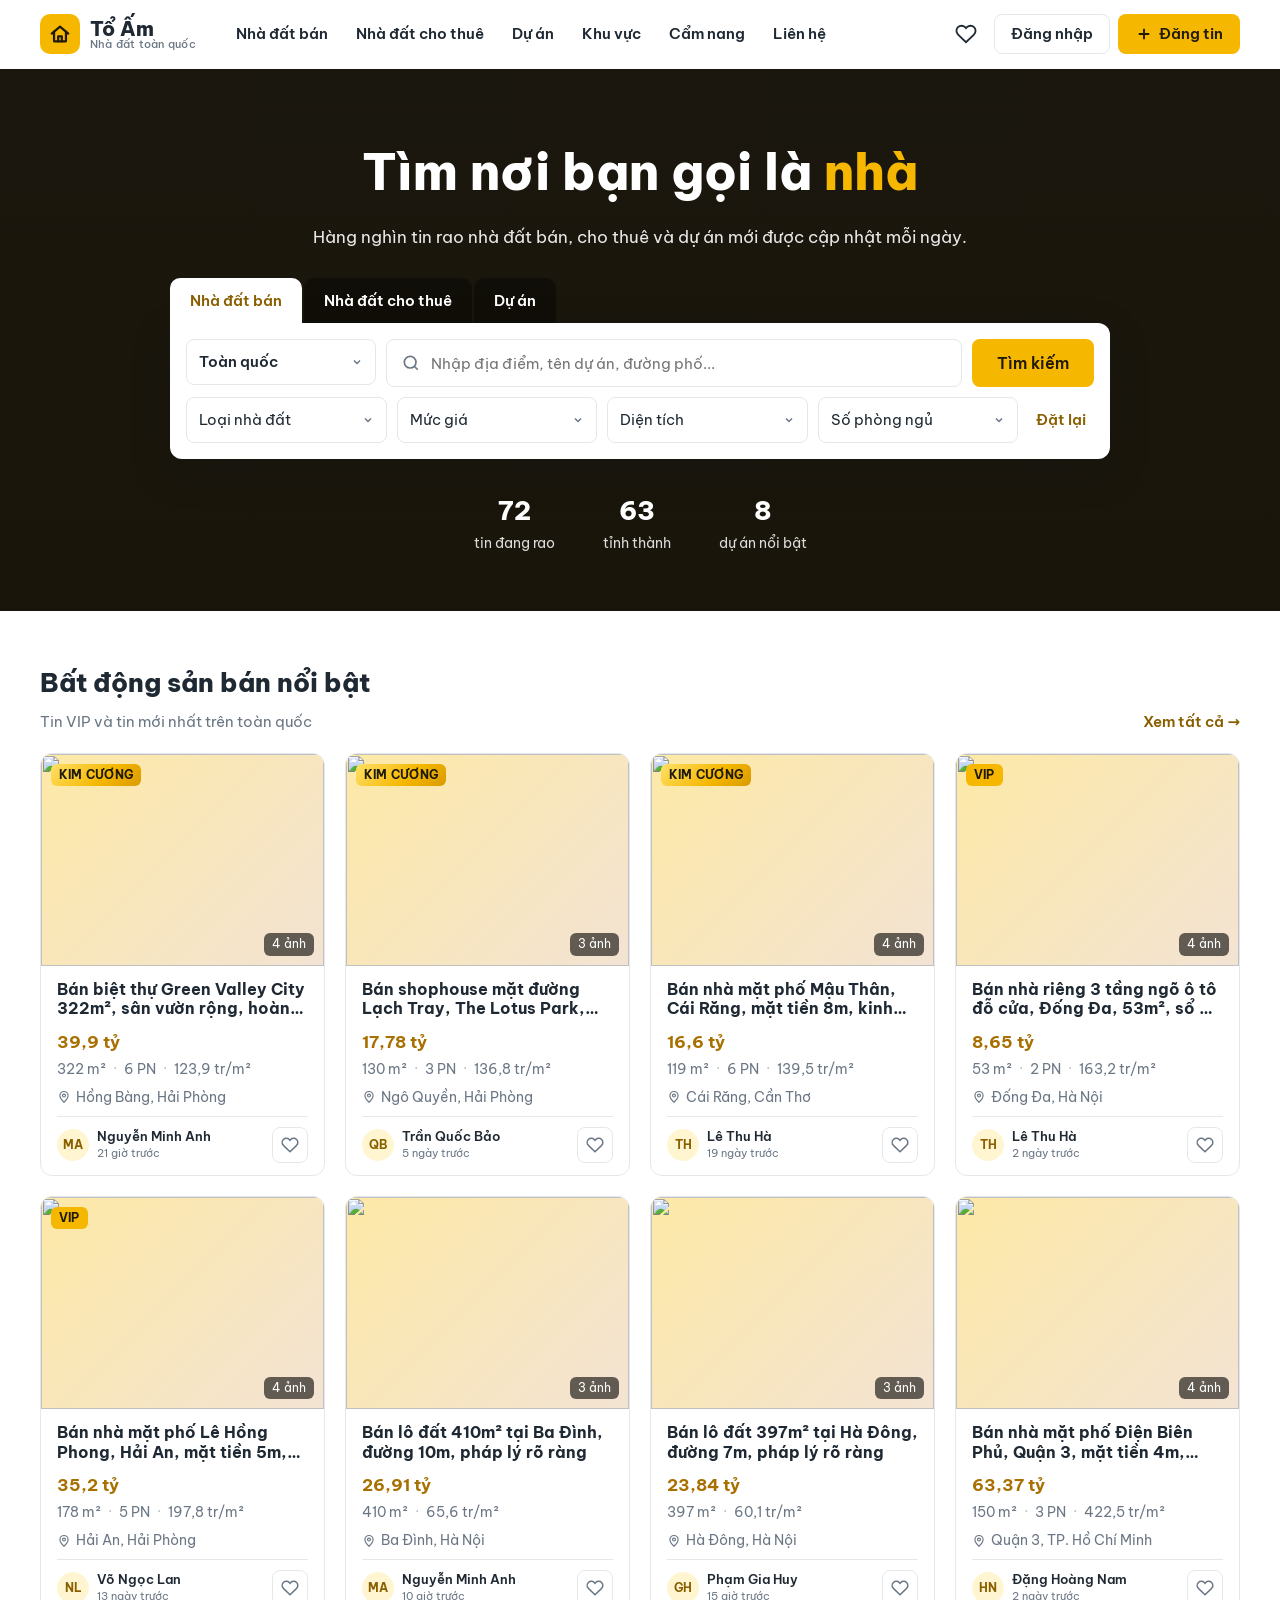
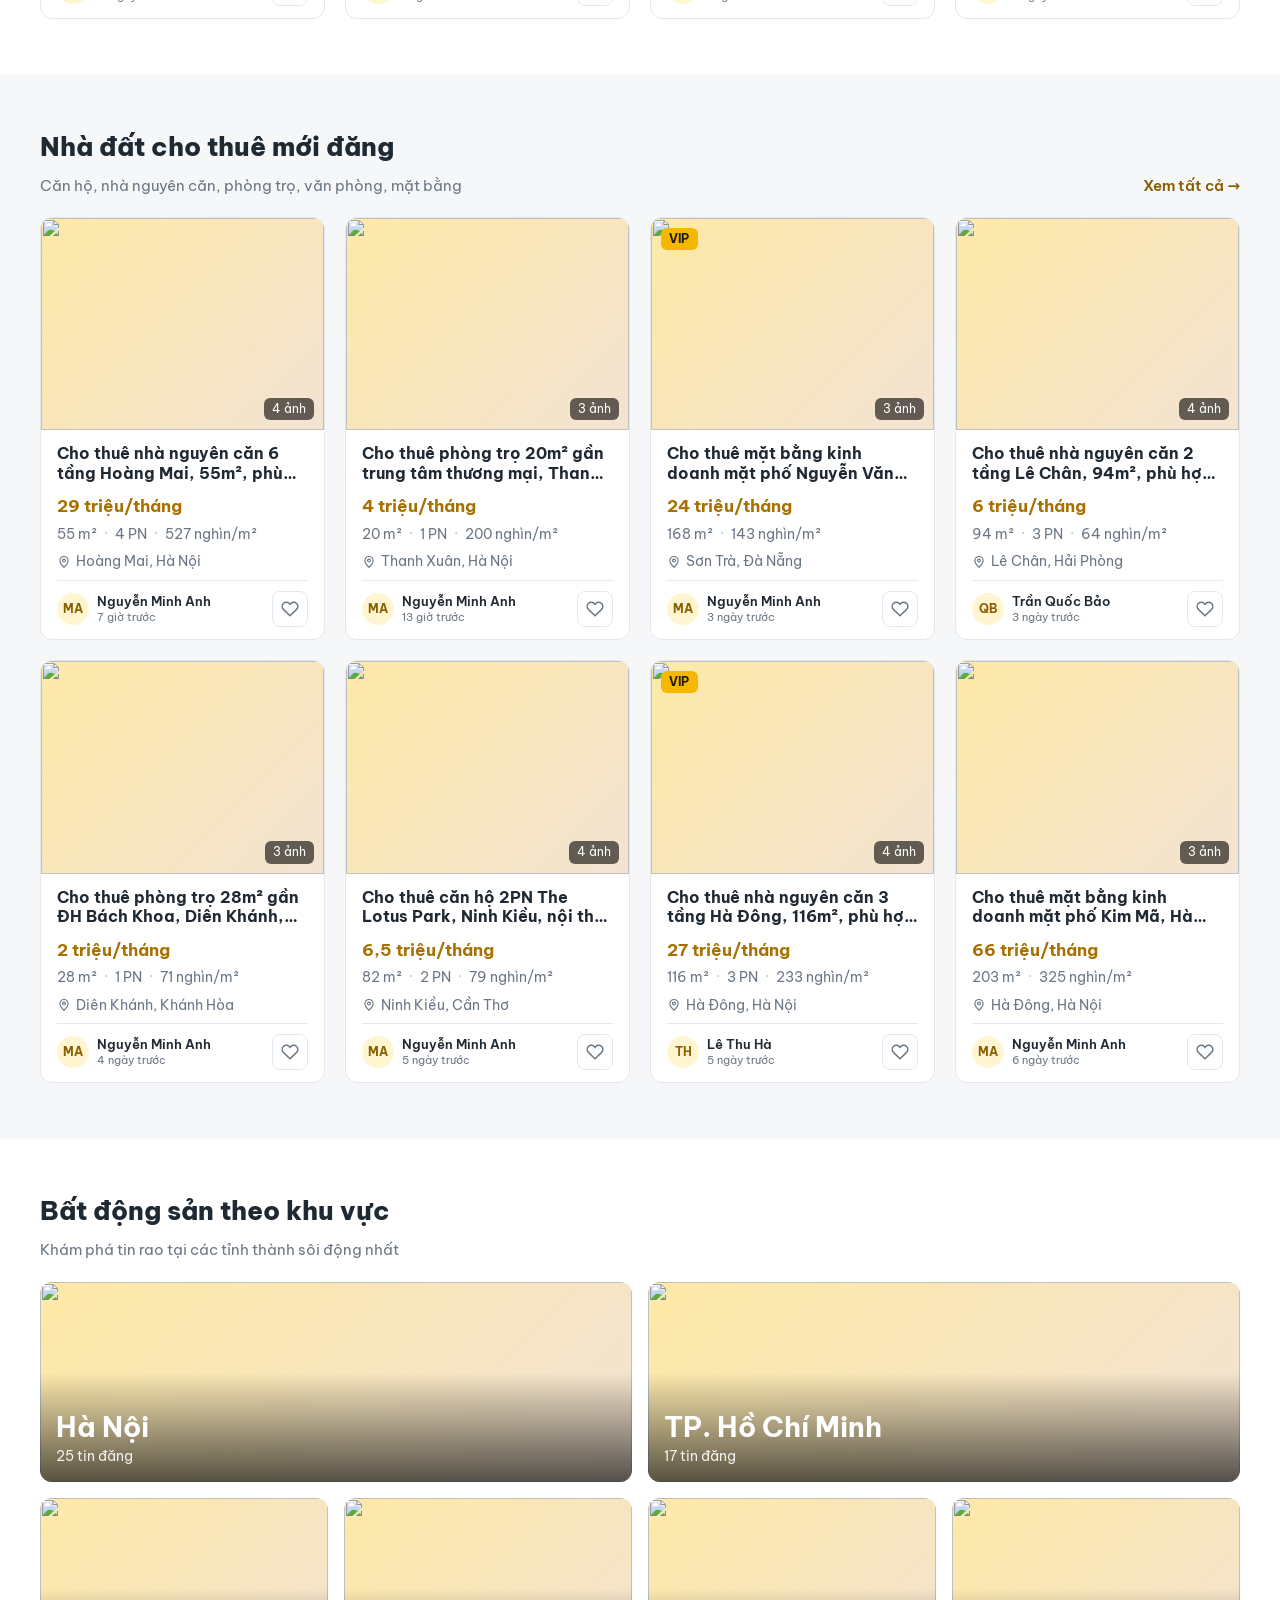
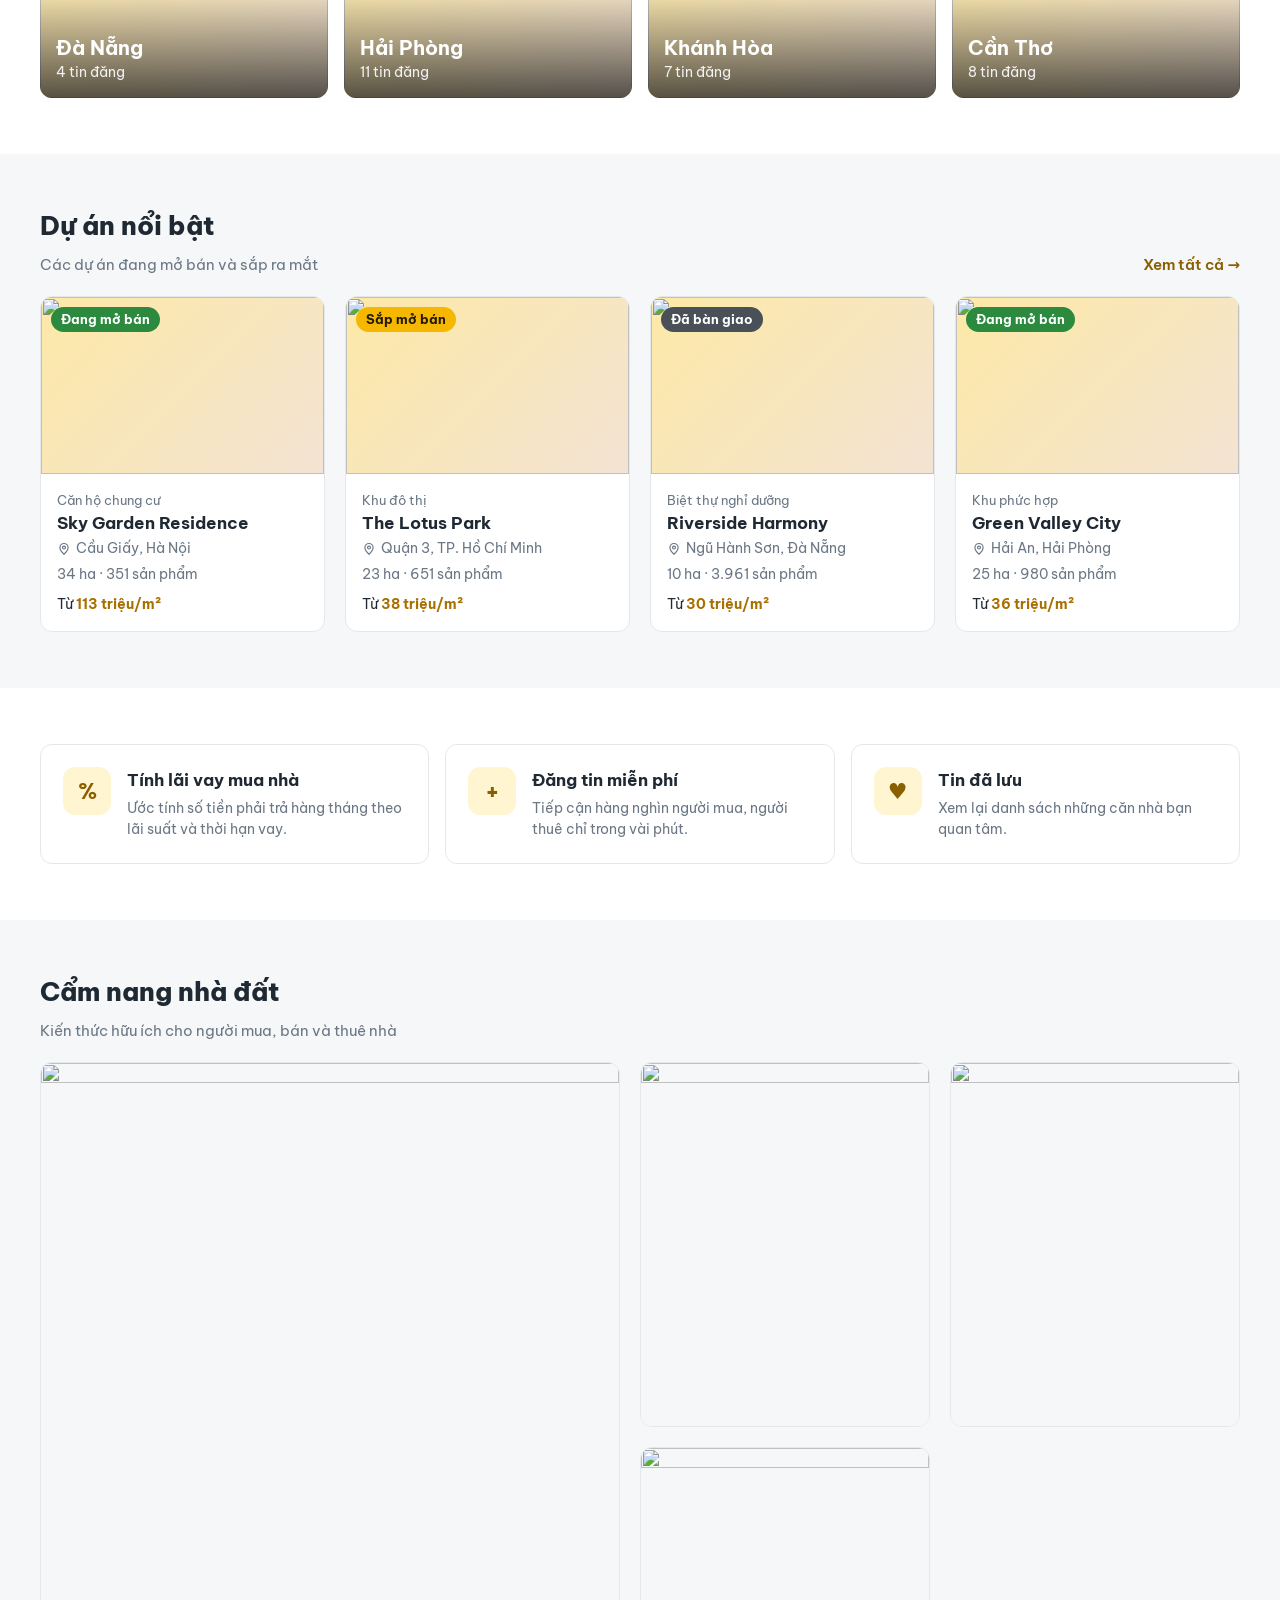
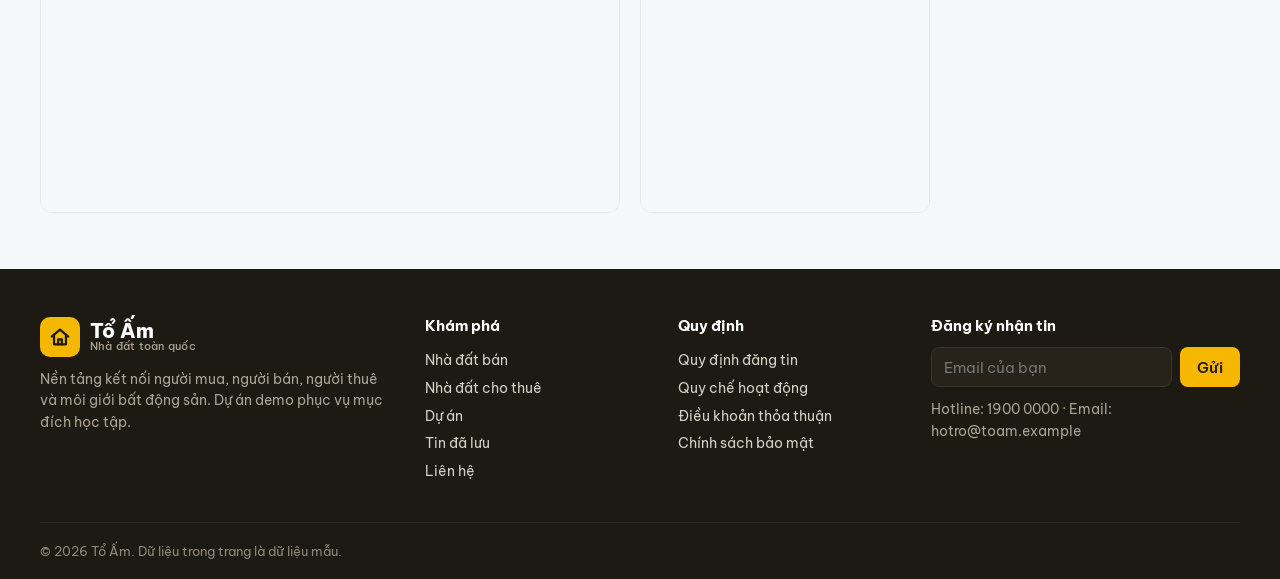
==== index.html @ 669cb00b "Thêm website bất động sản Tổ Ấm Co-Authored-By: Claude Opus 5.5 <noreply@anthropic.com>" ====
<!DOCTYPE html>
<html lang="vi">
<head>
  <meta charset="UTF-8" />
  <meta name="viewport" content="width=device-width, initial-scale=1.0" />
  <title>Tổ Ấm — Kênh mua bán, cho thuê nhà đất</title>
  <meta name="description" content="Tìm kiếm nhà đất bán, cho thuê, dự án bất động sản trên toàn quốc." />
  <link rel="preconnect" href="https://fonts.googleapis.com" />
  <link rel="preconnect" href="https://fonts.gstatic.com" crossorigin />
  <link href="https://fonts.googleapis.com/css2?family=Be+Vietnam+Pro:wght@400;500;600;700;800&display=swap" rel="stylesheet" />
  <link rel="stylesheet" href="css/style.css" />
</head>
<body data-page="home">
  <div id="header"></div>

  <!-- ============ HERO + TÌM KIẾM ============ -->
  <section class="hero">
    <div class="hero__bg"></div>
    <div class="container hero__content">
      <h1>Tìm nơi bạn gọi là <span>nhà</span></h1>
      <p class="hero__sub">Hàng nghìn tin rao nhà đất bán, cho thuê và dự án mới được cập nhật mỗi ngày.</p>

      <form class="search" id="searchForm" autocomplete="off">
        <div class="search__tabs" role="tablist">
          <button type="button" class="search__tab is-active" data-mode="ban">Nhà đất bán</button>
          <button type="button" class="search__tab" data-mode="thue">Nhà đất cho thuê</button>
          <button type="button" class="search__tab" data-mode="projects">Dự án</button>
        </div>
        <div class="search__box">
          <div class="search__row">
            <select id="sCity" class="field field--city"></select>
            <div class="search__kw">
              <svg viewBox="0 0 24 24" width="20" height="20" fill="none" stroke="currentColor" stroke-width="2"><circle cx="11" cy="11" r="7"/><path d="m20 20-3.5-3.5"/></svg>
              <input id="sKeyword" type="text" placeholder="Nhập địa điểm, tên dự án, đường phố..." />
            </div>
            <button type="submit" class="btn btn--primary btn--lg">Tìm kiếm</button>
          </div>
          <div class="search__row search__row--filters">
            <select id="sType" class="field"></select>
            <select id="sPrice" class="field"></select>
            <select id="sArea" class="field"></select>
            <select id="sBeds" class="field">
              <option value="">Số phòng ngủ</option>
              <option value="1">1+ phòng</option>
              <option value="2">2+ phòng</option>
              <option value="3">3+ phòng</option>
              <option value="4">4+ phòng</option>
            </select>
            <button type="button" class="link-btn" id="resetBtn">Đặt lại</button>
          </div>
        </div>
      </form>

      <div class="hero__stats">
        <div><strong id="statListings">0</strong><span>tin đang rao</span></div>
        <div><strong>63</strong><span>tỉnh thành</span></div>
        <div><strong id="statProjects">0</strong><span>dự án nổi bật</span></div>
      </div>
    </div>
  </section>

  <main>
    <!-- ============ TIN BÁN NỔI BẬT ============ -->
    <section class="section">
      <div class="container">
        <div class="section__head">
          <div>
            <h2>Bất động sản bán nổi bật</h2>
            <p class="muted">Tin VIP và tin mới nhất trên toàn quốc</p>
          </div>
          <a href="tim-kiem.html?mode=ban" class="see-all">Xem tất cả →</a>
        </div>
        <div class="cards cards--grid" id="saleCards"></div>
      </div>
    </section>

    <!-- ============ TIN CHO THUÊ ============ -->
    <section class="section section--alt">
      <div class="container">
        <div class="section__head">
          <div>
            <h2>Nhà đất cho thuê mới đăng</h2>
            <p class="muted">Căn hộ, nhà nguyên căn, phòng trọ, văn phòng, mặt bằng</p>
          </div>
          <a href="tim-kiem.html?mode=thue" class="see-all">Xem tất cả →</a>
        </div>
        <div class="cards cards--grid" id="rentCards"></div>
      </div>
    </section>

    <!-- ============ KHU VỰC ============ -->
    <section class="section" id="locations">
      <div class="container">
        <div class="section__head">
          <div>
            <h2>Bất động sản theo khu vực</h2>
            <p class="muted">Khám phá tin rao tại các tỉnh thành sôi động nhất</p>
          </div>
        </div>
        <div class="locations" id="locationGrid"></div>
      </div>
    </section>

    <!-- ============ DỰ ÁN ============ -->
    <section class="section section--alt">
      <div class="container">
        <div class="section__head">
          <div>
            <h2>Dự án nổi bật</h2>
            <p class="muted">Các dự án đang mở bán và sắp ra mắt</p>
          </div>
          <a href="du-an.html" class="see-all">Xem tất cả →</a>
        </div>
        <div class="projects" id="projectGrid"></div>
      </div>
    </section>

    <!-- ============ TIỆN ÍCH ============ -->
    <section class="section">
      <div class="container tools">
        <button class="tool" data-tool="loan">
          <span class="tool__icon">%</span>
          <span><strong>Tính lãi vay mua nhà</strong><small>Ước tính số tiền phải trả hàng tháng theo lãi suất và thời hạn vay.</small></span>
        </button>
        <a class="tool" href="dang-tin.html">
          <span class="tool__icon">+</span>
          <span><strong>Đăng tin miễn phí</strong><small>Tiếp cận hàng nghìn người mua, người thuê chỉ trong vài phút.</small></span>
        </a>
        <a class="tool" href="da-luu.html">
          <span class="tool__icon">♥</span>
          <span><strong>Tin đã lưu</strong><small>Xem lại danh sách những căn nhà bạn quan tâm.</small></span>
        </a>
      </div>
    </section>

    <!-- ============ CẨM NANG ============ -->
    <section class="section section--alt" id="news">
      <div class="container">
        <div class="section__head">
          <div>
            <h2>Cẩm nang nhà đất</h2>
            <p class="muted">Kiến thức hữu ích cho người mua, bán và thuê nhà</p>
          </div>
        </div>
        <div class="news" id="newsGrid"></div>
      </div>
    </section>
  </main>

  <div id="footer"></div>
  <script src="js/data.js"></script>
  <script src="js/app.js"></script>
</body>
</html>
---- css/style.css ----
/* =========================================================
   Tổ Ấm — giao diện
   ========================================================= */
:root {
  --primary: #f5b700;      /* vàng chủ đạo: nền nút, logo, trạng thái chọn */
  --primary-dark: #e0a500; /* hover */
  --primary-soft: #fff6d1; /* nền nhạt: chip, tag, avatar */
  --primary-ink: #8a5f00;  /* chữ/link màu vàng đậm trên nền trắng */
  --on-primary: #1f1a0a;   /* chữ trên nền vàng */
  --dark: #1d1a14;         /* footer, toast */
  --accent: #a87000;      /* giá tiền, tim đã lưu: vàng đậm dễ đọc trên nền trắng */
  --text: #1f2933;
  --muted: #6b7785;
  --line: #e4e8ec;
  --bg: #ffffff;
  --bg-alt: #f5f7f8;
  --radius: 12px;
  --shadow: 0 1px 2px rgba(16, 24, 40, .06), 0 4px 16px rgba(16, 24, 40, .06);
  --shadow-lg: 0 12px 40px rgba(16, 24, 40, .18);
}

* { box-sizing: border-box; }
html { scroll-behavior: smooth; }
body {
  margin: 0;
  font-family: 'Be Vietnam Pro', system-ui, -apple-system, 'Segoe UI', Roboto, sans-serif;
  font-size: 15px;
  line-height: 1.55;
  color: var(--text);
  background: var(--bg);
}
img { display: block; max-width: 100%; }
a { color: var(--primary-ink); text-decoration: none; }
button { font: inherit; cursor: pointer; }
input, select, textarea { font: inherit; color: inherit; }
h1, h2, h3, h4 { margin: 0 0 .4em; line-height: 1.25; }
p { margin: 0 0 .6em; }
.muted { color: var(--muted); }
.center { text-align: center; }
.accent { color: var(--accent) !important; }
.is-hidden { display: none !important; }

.container { width: min(1200px, 100% - 32px); margin-inline: auto; }

.img-fallback {
  background: linear-gradient(135deg, #fde9a6, #f3e3d3);
  min-height: 100%;
}

/* ---------------- Buttons ---------------- */
.btn {
  display: inline-flex; align-items: center; justify-content: center; gap: 6px;
  height: 40px; padding: 0 16px;
  border-radius: 8px; border: 1px solid transparent;
  font-weight: 600; white-space: nowrap;
  transition: background .15s, border-color .15s, color .15s, transform .1s;
}
.btn:active { transform: translateY(1px); }
.btn--primary { background: var(--primary); color: var(--on-primary); }
.btn--primary:hover { background: var(--primary-dark); }
.btn--ghost { background: #fff; color: var(--text); border-color: var(--line); }
.btn--ghost:hover { border-color: var(--primary); color: var(--primary-ink); }
.btn--lg { height: 48px; padding: 0 24px; font-size: 16px; }
.btn--block { width: 100%; }
.link-btn { background: none; border: 0; color: var(--primary-ink); font-weight: 600; padding: 0 8px; }
.icon-btn {
  position: relative; display: grid; place-items: center;
  width: 40px; height: 40px; border-radius: 8px;
  background: none; border: 0; color: var(--text);
}
.icon-btn:hover { background: var(--bg-alt); }
.badge {
  position: absolute; top: 2px; right: 0;
  min-width: 18px; height: 18px; padding: 0 5px;
  border-radius: 9px; background: var(--primary); color: var(--on-primary);
  font-size: 11px; font-weight: 700; line-height: 18px; text-align: center;
}
.badge[hidden] { display: none; }

/* ---------------- Header ---------------- */
.header {
  position: sticky; top: 0; z-index: 50;
  background: rgba(255, 255, 255, .96);
  backdrop-filter: blur(8px);
  border-bottom: 1px solid transparent;
  transition: box-shadow .2s, border-color .2s;
}
.header.is-scrolled { box-shadow: 0 2px 12px rgba(0, 0, 0, .06); border-color: var(--line); }
.header__inner { display: flex; align-items: center; gap: 28px; height: 68px; }
.logo { display: flex; align-items: center; gap: 10px; color: var(--text); }
.logo__mark {
  display: grid; place-items: center;
  width: 40px; height: 40px; border-radius: 10px;
  background: var(--primary); color: var(--on-primary);
}
.logo__text { display: flex; flex-direction: column; font-weight: 800; font-size: 20px; line-height: 1.05; }
.logo__text small { font-size: 11px; font-weight: 500; color: var(--muted); letter-spacing: .02em; }
.logo--light { color: #fff; }
.logo--light .logo__text small { color: #aaa392; }

.nav { display: flex; gap: 4px; flex: 1; }
.nav a {
  padding: 8px 12px; border-radius: 8px;
  color: var(--text); font-weight: 600; font-size: 14.5px; white-space: nowrap;
}
.nav a:hover, .nav a.is-active { color: var(--primary-ink); background: var(--primary-soft); }
.icon-btn.is-active { color: var(--accent); }
.header__actions { display: flex; align-items: center; gap: 8px; margin-left: auto; }
.burger { display: none; }

/* ---------------- Hero ---------------- */
.hero { position: relative; padding: 72px 0 56px; color: #fff; overflow: hidden; }
.hero__bg {
  position: absolute; inset: 0; z-index: -1;
  background:
    linear-gradient(180deg, rgba(24, 20, 8, .5), rgba(24, 20, 8, .8)),
    url('https://images.unsplash.com/photo-1600585154340-be6161a56a0c?auto=format&fit=crop&w=1800&q=70') center/cover,
    var(--dark);
}
.hero h1 { font-size: clamp(30px, 4.6vw, 50px); font-weight: 800; text-align: center; }
.hero h1 span { color: var(--primary); }
.hero__sub { text-align: center; font-size: 17px; opacity: .9; margin-bottom: 28px; }

.search { max-width: 940px; margin: 0 auto; }
.search__tabs { display: flex; gap: 2px; }
.search__tab {
  padding: 11px 20px; border: 0;
  background: rgba(0, 0, 0, .38); color: #fff;
  font-weight: 600; border-radius: 10px 10px 0 0;
}
.search__tab.is-active { background: #fff; color: var(--primary-ink); }
.search__box {
  background: #fff; color: var(--text);
  padding: 16px; border-radius: 0 12px 12px 12px;
  box-shadow: var(--shadow-lg);
}
.search__row { display: flex; gap: 10px; }
.search__row--filters { margin-top: 10px; flex-wrap: wrap; align-items: center; }
.search__row--filters .field { flex: 1 1 150px; }
.search__kw {
  flex: 1; display: flex; align-items: center; gap: 8px;
  padding: 0 14px; border: 1px solid var(--line); border-radius: 8px; color: var(--muted);
}
.search__kw:focus-within { border-color: var(--primary); }
.search__kw input { flex: 1; border: 0; outline: 0; height: 46px; background: none; color: var(--text); min-width: 0; }

.field {
  height: 46px; padding: 0 34px 0 12px;
  border: 1px solid var(--line); border-radius: 8px; background: #fff;
  appearance: none; -webkit-appearance: none;
  background-image: url("data:image/svg+xml,%3Csvg xmlns='http://www.w3.org/2000/svg' width='12' height='12' viewBox='0 0 24 24' fill='none' stroke='%236b7785' stroke-width='3'%3E%3Cpath d='m6 9 6 6 6-6'/%3E%3C/svg%3E");
  background-repeat: no-repeat; background-position: right 12px center;
  cursor: pointer;
}
.field:focus { outline: 0; border-color: var(--primary); }
.field--city { width: 190px; font-weight: 600; }
.field--sm { height: 38px; font-size: 14px; }

.hero__stats { display: flex; justify-content: center; gap: 48px; margin-top: 32px; text-align: center; }
.hero__stats strong { display: block; font-size: 26px; font-weight: 800; }
.hero__stats span { font-size: 13.5px; opacity: .85; }

/* ---------------- Section ---------------- */
.section { padding: 56px 0; }
.section--alt { background: var(--bg-alt); }
.section__head { display: flex; justify-content: space-between; align-items: flex-end; gap: 16px; margin-bottom: 20px; flex-wrap: wrap; }
.section__head h2 { font-size: 26px; font-weight: 800; }
.section__head p { margin: 0; }
.toolbar { display: flex; align-items: center; gap: 10px; flex-wrap: wrap; }
.view-switch { display: flex; border: 1px solid var(--line); border-radius: 8px; overflow: hidden; }
.view-switch button { border: 0; background: #fff; color: var(--muted); width: 38px; height: 36px; display: grid; place-items: center; }
.view-switch button.is-active { background: var(--primary-soft); color: var(--primary-ink); }

.chips { display: flex; flex-wrap: wrap; gap: 8px; margin-bottom: 16px; }
.chips:empty { display: none; }
.chip {
  border: 1px solid var(--primary); background: var(--primary-soft); color: var(--primary-ink);
  border-radius: 999px; padding: 4px 12px; font-size: 13.5px; font-weight: 600;
}
.chip span { margin-left: 4px; opacity: .7; }
.chip:hover span { opacity: 1; }

/* ---------------- Listing cards ---------------- */
.cards { display: grid; gap: 20px; }
.cards--grid { grid-template-columns: repeat(auto-fill, minmax(270px, 1fr)); }
.cards--list { grid-template-columns: 1fr; }

.card {
  position: relative;
  display: flex; flex-direction: column;
  background: #fff; border: 1px solid var(--line); border-radius: var(--radius);
  overflow: hidden;
  transition: box-shadow .2s, transform .2s;
}
.card:hover, .card:focus-within { box-shadow: var(--shadow-lg); transform: translateY(-2px); }
/* Link tiêu đề phủ cả thẻ để bấm vào đâu cũng mở chi tiết */
.card__link { color: inherit; outline: 0; }
.card__link::after { content: ''; position: absolute; inset: 0; z-index: 1; }
.card:hover .card__link { color: var(--primary-ink); }
.card .fav { position: relative; z-index: 2; }
.card__media { position: relative; aspect-ratio: 4 / 3; background: var(--bg-alt); overflow: hidden; }
.card__media img { width: 100%; height: 100%; object-fit: cover; transition: transform .4s; }
.card:hover .card__media img { transform: scale(1.04); }
.card__count {
  position: absolute; right: 10px; bottom: 10px;
  background: rgba(0, 0, 0, .6); color: #fff; font-size: 12px; padding: 2px 8px; border-radius: 6px;
}
.tag {
  display: inline-block; padding: 2px 8px; border-radius: 6px;
  font-size: 11.5px; font-weight: 700; letter-spacing: .02em; text-transform: uppercase;
}
.card__media .tag { position: absolute; left: 10px; top: 10px; }
.card__media .tag--mine { top: auto; bottom: 10px; }
.tag--vip { background: var(--primary); color: var(--on-primary); }
.tag--diamond { background: linear-gradient(135deg, #ffe066, #f5b700 60%, #d99a00); color: var(--on-primary); }
.tag--mine { background: var(--primary); color: var(--on-primary); }
.tag--soft { background: var(--primary-soft); color: var(--primary-ink); text-transform: none; font-weight: 600; }

.card__body { padding: 14px 16px 12px; display: flex; flex-direction: column; flex: 1; }
.card__title {
  font-size: 15.5px; font-weight: 700;
  display: -webkit-box; -webkit-line-clamp: 2; -webkit-box-orient: vertical; overflow: hidden;
  min-height: 2.5em;
}
.card__price { display: flex; flex-wrap: wrap; align-items: baseline; gap: 4px 0; margin: 4px 0 6px; font-size: 14px; color: var(--muted); }
.card__price strong { width: 100%; color: var(--accent); font-size: 17px; }
.card__price span + span::before { content: '·'; margin: 0 7px; color: #b6bec7; }
.card__addr { display: flex; align-items: center; gap: 5px; color: var(--muted); font-size: 13.5px; margin-bottom: 8px; }
.card__desc { display: none; color: var(--muted); font-size: 14px; }
.card__foot {
  display: flex; align-items: center; justify-content: space-between;
  margin-top: auto; padding-top: 10px; border-top: 1px solid var(--line);
}
.agent-mini { display: flex; align-items: center; gap: 8px; font-size: 13px; line-height: 1.2; }
.agent-mini b { display: block; font-weight: 600; }
.agent-mini small { color: var(--muted); }
.avatar {
  display: grid; place-items: center; flex: none;
  width: 32px; height: 32px; border-radius: 50%;
  background: var(--primary-soft); color: var(--primary-ink); font-weight: 700; font-size: 12px;
}
.avatar--lg { width: 52px; height: 52px; font-size: 17px; }

.fav {
  display: grid; place-items: center;
  width: 36px; height: 36px; border-radius: 8px;
  border: 1px solid var(--line); background: #fff; color: var(--muted);
}
.fav svg { fill: none; stroke: currentColor; stroke-width: 2; }
.fav:hover { color: var(--accent); border-color: var(--accent); }
.fav.is-active { color: var(--accent); border-color: var(--accent); background: var(--primary-soft); }
.fav.is-active svg { fill: currentColor; }
.fav--lg { width: 44px; height: 44px; }

/* list view */
.cards--list .card { flex-direction: row; }
.cards--list .card__media { width: 320px; flex: none; aspect-ratio: auto; min-height: 220px; }
.cards--list .card__title { font-size: 17px; min-height: 0; }
.cards--list .card__desc { display: -webkit-box; -webkit-line-clamp: 2; -webkit-box-orient: vertical; overflow: hidden; }

.empty { grid-column: 1 / -1; text-align: center; padding: 48px 16px; border: 1px dashed var(--line); border-radius: var(--radius); }
.empty__icon { font-size: 40px; }

.pagination { display: flex; justify-content: center; gap: 6px; margin-top: 28px; }
.pagination button {
  min-width: 40px; height: 40px; border-radius: 8px;
  border: 1px solid var(--line); background: #fff; font-weight: 600;
}
.pagination button:hover:not(:disabled) { border-color: var(--primary); color: var(--primary-ink); }
.pagination button.is-active { background: var(--primary); border-color: var(--primary); color: var(--on-primary); }
.pagination button:disabled { opacity: .4; cursor: default; }
.pagination span { align-self: center; padding: 0 4px; color: var(--muted); }

/* ---------------- Locations ---------------- */
.locations {
  display: grid; gap: 16px;
  grid-template-columns: repeat(4, 1fr);
  grid-auto-rows: 200px;
}
.loc {
  display: block; position: relative; overflow: hidden; border: 0; padding: 0;
  border-radius: var(--radius); background: #fde9a6; text-align: left;
}
.loc--big { grid-column: span 2; }
.loc img { width: 100%; height: 100%; object-fit: cover; transition: transform .5s; }
.loc:hover img { transform: scale(1.06); }
.loc::after { content: ''; position: absolute; inset: 0; background: linear-gradient(180deg, transparent 45%, rgba(0, 0, 0, .65)); }
.loc__info { position: absolute; left: 16px; bottom: 14px; z-index: 1; color: #fff; }
.loc__info h3 { font-size: 20px; margin: 0; }
.loc--big .loc__info h3 { font-size: 28px; }
.loc__info span { font-size: 14px; opacity: .9; }

/* ---------------- Projects ---------------- */
.projects { display: grid; gap: 20px; grid-template-columns: repeat(auto-fill, minmax(260px, 1fr)); }
.project {
  background: #fff; border: 1px solid var(--line); border-radius: var(--radius);
  overflow: hidden; cursor: pointer; transition: box-shadow .2s;
}
.project:hover { box-shadow: var(--shadow-lg); }
.project__media { position: relative; aspect-ratio: 16 / 10; background: var(--bg-alt); }
.project__media img { width: 100%; height: 100%; object-fit: cover; }
.project__body { padding: 14px 16px 16px; }
.project__body h3 { font-size: 17px; margin: 2px 0 4px; }
.project__body p { font-size: 14px; margin-bottom: 4px; }
.project__price { margin-top: 8px; font-size: 14px; }
.project__price strong { color: var(--accent); }
.status {
  position: absolute; left: 10px; top: 10px;
  padding: 3px 10px; border-radius: 999px; font-size: 12.5px; font-weight: 700; color: #fff;
}
.status--open { background: #2b8a3e; }
.status--soon { background: var(--primary); color: var(--on-primary); }
.status--done { background: #495057; }
.status--inline { position: static; display: inline-block; background: var(--primary); color: var(--on-primary); margin-bottom: 8px; }

/* ---------------- Tools ---------------- */
.tools { display: grid; grid-template-columns: repeat(3, 1fr); gap: 16px; }
.tool {
  display: flex; gap: 16px; align-items: flex-start; text-align: left;
  padding: 22px; background: #fff; border-radius: var(--radius); border: 1px solid var(--line);
  color: var(--text); cursor: pointer; transition: border-color .2s, box-shadow .2s;
}
.tool strong { display: block; font-size: 17px; margin-bottom: 4px; }
.tool small { display: block; color: var(--muted); font-size: 14px; }
.tool:hover { border-color: var(--primary); box-shadow: var(--shadow); }
.tool__icon {
  flex: none; display: grid; place-items: center;
  width: 48px; height: 48px; border-radius: 12px;
  background: var(--primary-soft); color: var(--primary-ink); font-size: 22px; font-weight: 800;
}
.tool h3 { font-size: 17px; }
.tool p { margin: 0; color: var(--muted); font-size: 14px; }

/* ---------------- News ---------------- */
.news { display: grid; gap: 20px; grid-template-columns: 2fr 1fr 1fr; grid-template-rows: auto auto; }
.article { background: #fff; border-radius: var(--radius); overflow: hidden; border: 1px solid var(--line); cursor: pointer; }
.article img { width: 100%; aspect-ratio: 16 / 10; object-fit: cover; background: var(--bg-alt); }
.article__body { padding: 14px 16px 16px; }
.article h3 { font-size: 16px; margin-top: 8px; }
.article p { font-size: 14px; display: -webkit-box; -webkit-line-clamp: 2; -webkit-box-orient: vertical; overflow: hidden; }
.article--feature { grid-row: span 2; }
.article--feature img { aspect-ratio: 16 / 11; }
.article--feature h3 { font-size: 22px; }
.article:hover h3 { color: var(--primary-ink); }

/* ---------------- Footer ---------------- */
.footer { background: var(--dark); color: #d6d1c4; padding: 48px 0 0; }
.footer__grid { display: grid; grid-template-columns: 1.6fr 1fr 1fr 1.4fr; gap: 32px; }
.footer h4 { color: #fff; font-size: 15px; margin-bottom: 12px; }
.footer a:not(.logo) { display: block; color: #d6d1c4; font-size: 14px; padding: 3px 0; }
.footer a:not(.logo):hover { color: #fff; }
.footer__desc { font-size: 14px; margin-top: 12px; color: #aaa392; }
.subscribe { display: flex; gap: 8px; }
.subscribe input {
  flex: 1; min-width: 0; height: 40px; padding: 0 12px;
  border-radius: 8px; border: 1px solid #3a352a; background: #27231b; color: #fff;
}
.footer__bottom { border-top: 1px solid #302b21; margin-top: 36px; padding: 18px 0; font-size: 13px; color: #8f887a; }

/* ---------------- Modal ---------------- */
.modal { position: fixed; inset: 0; z-index: 100; display: none; }
.modal.is-open { display: block; }
.modal__backdrop { position: absolute; inset: 0; background: rgba(10, 20, 25, .6); animation: fade .2s; }
.modal__dialog {
  position: relative; margin: 40px auto; width: min(640px, 100% - 24px);
  max-height: calc(100vh - 80px); overflow-y: auto;
  background: #fff; border-radius: 16px; box-shadow: var(--shadow-lg);
  animation: pop .22s ease-out;
}
.modal__dialog--wide { width: min(1080px, 100% - 24px); }
.modal__dialog--narrow { width: min(420px, 100% - 24px); }
.modal__close {
  position: sticky; top: 12px; float: right; margin: 12px 12px 0 0; z-index: 2;
  width: 36px; height: 36px; border-radius: 50%; border: 0;
  background: rgba(255, 255, 255, .95); box-shadow: var(--shadow); font-size: 24px; line-height: 1;
}
@keyframes fade { from { opacity: 0; } }
@keyframes pop { from { opacity: 0; transform: translateY(16px) scale(.98); } }

.detail__pad { padding: 28px; }
.gallery { background: #0e1a1f; }
.gallery__main { width: 100%; height: min(460px, 50vh); object-fit: cover; }
.gallery__thumbs { display: flex; gap: 8px; padding: 8px; overflow-x: auto; }
.gallery__thumbs img {
  width: 96px; height: 64px; object-fit: cover; flex: none;
  border-radius: 6px; cursor: pointer; opacity: .55; border: 2px solid transparent;
}
.gallery__thumbs img.is-active { opacity: 1; border-color: #fff; }

.detail__grid { display: grid; grid-template-columns: 1fr 300px; gap: 28px; padding: 24px 28px 28px; }
.detail h2 { font-size: 22px; font-weight: 800; }
.detail h3 { font-size: 18px; margin: 28px 0 12px; }
.crumbs { font-size: 13px; color: var(--muted); margin-bottom: 8px; }
.keyfacts {
  display: flex; flex-wrap: wrap; gap: 28px; align-items: center;
  padding: 16px 0; margin: 16px 0 0; border-block: 1px solid var(--line);
}
.keyfacts span { display: block; font-size: 13px; color: var(--muted); }
.keyfacts strong { font-size: 19px; }
.keyfacts small { display: block; color: var(--muted); font-size: 12.5px; }
.keyfacts__actions { margin-left: auto; }
.desc { white-space: pre-line; }
.specs { display: grid; grid-template-columns: 1fr 1fr; gap: 0 32px; margin: 0; }
.specs div, .meta div { display: flex; justify-content: space-between; padding: 10px 0; border-bottom: 1px solid var(--line); }
.specs dt, .meta dt { color: var(--muted); }
.specs dd, .meta dd { margin: 0; font-weight: 600; text-align: right; }
.meta { display: grid; grid-template-columns: repeat(3, 1fr); gap: 0 24px; margin-top: 28px; font-size: 14px; }
.meta div { flex-direction: column; }
.meta dd { text-align: left; }
.map { width: 100%; height: 280px; border: 0; border-radius: var(--radius); background: var(--bg-alt); }

.related { display: grid; grid-template-columns: repeat(3, 1fr); gap: 12px; }
.related__item {
  display: flex; flex-direction: column; gap: 6px; text-align: left;
  background: none; border: 0; padding: 0; font-size: 13.5px;
}
.related__item img { width: 100%; aspect-ratio: 4 / 3; object-fit: cover; border-radius: 8px; background: var(--bg-alt); }
.related__item span { display: -webkit-box; -webkit-line-clamp: 2; -webkit-box-orient: vertical; overflow: hidden; font-weight: 600; }
.related__item b { color: var(--accent); }
.related__item:hover span { color: var(--primary-ink); }

.detail__side { display: flex; flex-direction: column; gap: 16px; }
.contact {
  position: sticky; top: 16px;
  display: flex; flex-direction: column; gap: 10px;
  padding: 18px; border: 1px solid var(--line); border-radius: var(--radius); box-shadow: var(--shadow);
}
.contact__who { display: flex; gap: 12px; align-items: center; margin-bottom: 6px; }
.contact__who b { display: block; font-size: 16px; }
.contact .post-form { gap: 10px; margin-top: 4px; }
.post-form input, .post-form select, .post-form textarea {
  width: 100%; padding: 10px 12px; border: 1px solid var(--line); border-radius: 8px; background: #fff;
}
.post-form input:focus, .post-form select:focus, .post-form textarea:focus { outline: 0; border-color: var(--primary); }
#revealPhone.is-revealed { background: var(--dark); color: var(--primary); }
.note { padding: 14px 16px; background: #fff8e6; border-radius: var(--radius); font-size: 13.5px; }
.note p { margin: 4px 0 0; color: #7a5a00; }

/* ---------------- Loan calculator ---------------- */
.loan { display: grid; grid-template-columns: 1fr 1fr; gap: 20px; padding: 18px; background: var(--bg-alt); border-radius: var(--radius); }
.loan__inputs { display: flex; flex-direction: column; gap: 12px; }
.loan label { display: flex; flex-direction: column; gap: 4px; font-size: 14px; color: var(--muted); }
.loan label b { color: var(--text); }
.loan input[type=number] { padding: 8px 12px; border: 1px solid var(--line); border-radius: 8px; background: #fff; }
.loan input[type=range] { accent-color: var(--primary); }
.loan__result { display: flex; flex-direction: column; gap: 6px; background: #fff; padding: 16px; border-radius: 10px; }
.loan__result div { display: flex; justify-content: space-between; gap: 10px; padding: 6px 0; border-bottom: 1px dashed var(--line); font-size: 14px; }
.loan__result strong { font-size: 15.5px; }
.detail__pad .loan { margin-top: 16px; }

/* ---------------- Post form ---------------- */
.post-form { display: flex; flex-direction: column; gap: 14px; margin-top: 18px; }
.post-form label { display: flex; flex-direction: column; gap: 5px; font-size: 14px; font-weight: 600; }
.post-form label > input, .post-form label > select, .post-form label > textarea { font-weight: 400; }
.grid-2 { display: grid; grid-template-columns: 1fr 1fr; gap: 14px; }
.grid-3 { display: grid; grid-template-columns: repeat(3, 1fr); gap: 14px; }
.seg { display: flex; border: 0; padding: 0; margin: 0; gap: 8px; }
.seg label { flex: 1; }
.seg input { position: absolute; opacity: 0; pointer-events: none; }
.seg span {
  display: block; text-align: center; padding: 10px; border-radius: 8px;
  border: 1px solid var(--line); cursor: pointer; font-weight: 600;
}
.seg input:checked + span { border-color: var(--primary); background: var(--primary-soft); color: var(--primary-ink); }
.seg input:focus-visible + span { outline: 2px solid var(--primary); }
.form-error { color: #c92a2a; font-size: 14px; margin: 0; }
.form-error:empty { display: none; }
.auth h2 { font-size: 24px; }

/* ---------------- Trang con (tìm kiếm, chi tiết, đăng tin...) ---------------- */
.page { padding: 20px 0 56px; min-height: 60vh; }
.page-title { font-size: 24px; font-weight: 800; margin-bottom: 4px; }
.crumbs { font-size: 13.5px; color: var(--muted); margin-bottom: 14px; }
.crumbs a { color: var(--muted); }
.crumbs a:hover { color: var(--primary-ink); }
.see-all { font-weight: 600; white-space: nowrap; }
.see-all:hover { text-decoration: underline; }
.section__head--tight { margin-bottom: 14px; align-items: center; }
.section--tight { padding: 40px 0 0; }
.mt { margin-top: 16px; }
.small { font-size: 13px; }
.stack { display: flex; flex-direction: column; gap: 10px; margin-top: 16px; }

.searchbar-wrap { background: var(--bg-alt); border-bottom: 1px solid var(--line); padding: 14px 0; }
.searchbar, .filter-bar { display: flex; gap: 10px; }
.searchbar .field { width: 190px; }
.searchbar .search__kw, .filter-bar .search__kw { background: #fff; }
.filter-bar { margin-bottom: 20px; }
.filter-bar .field { width: 200px; }

.layout { display: grid; grid-template-columns: minmax(0, 1fr) 280px; gap: 28px; align-items: start; }
.layout .cards--grid { grid-template-columns: repeat(auto-fill, minmax(240px, 1fr)); }
.layout .cards--list .card__media { width: 280px; }
.sidebar { position: sticky; top: 84px; display: flex; flex-direction: column; gap: 14px; }
.filter-box { border: 1px solid var(--line); border-radius: var(--radius); padding: 14px 16px; background: #fff; }
.filter-box h4 { font-size: 15px; margin-bottom: 8px; }
.filter-list { display: flex; flex-direction: column; }
.filter-list button {
  display: flex; justify-content: space-between; gap: 8px;
  background: none; border: 0; padding: 6px 0; text-align: left; color: var(--text); font-size: 14px;
}
.filter-list button small { color: var(--muted); }
.filter-list button:hover { color: var(--primary-ink); }
.filter-list button.is-active { color: var(--primary-ink); font-weight: 700; }
.filter-list button.is-active::after { content: '✓'; margin-left: auto; }
.filter-list button.is-active small { display: none; }

.gallery--page { border-radius: var(--radius); overflow: hidden; }
.gallery--page .gallery__main { height: min(500px, 55vh); }
.detail__grid--page { padding: 24px 0 0; grid-template-columns: minmax(0, 1fr) 320px; }
.detail__title { font-size: 24px; font-weight: 800; }
.contact { top: 84px; }

.post-layout { display: grid; grid-template-columns: minmax(0, 1fr) 340px; gap: 28px; align-items: start; margin-top: 20px; }
.post-layout .post-form { margin-top: 0; }
.form-card { display: flex; flex-direction: column; gap: 14px; padding: 20px; border: 1px solid var(--line); border-radius: var(--radius); background: #fff; }
.form-card h3 { font-size: 17px; margin: 0; }
.post-preview { position: sticky; top: 84px; }
.post-preview h3 { font-size: 16px; }
.post-preview .card { margin-bottom: 10px; }
.seg span small { display: block; font-size: 12px; font-weight: 400; color: var(--muted); }

/* ---------------- Trang liên hệ ---------------- */
.contact-layout { display: grid; grid-template-columns: minmax(0, 1fr) 360px; gap: 28px; align-items: start; margin-top: 20px; }
.contact-card { padding: 24px; }
.contact-card .post-form { margin-top: 0; }
.contact-card h3 { font-size: 18px; margin: 0; }
.contact-info { display: flex; flex-direction: column; gap: 16px; position: sticky; top: 84px; }
.info-list { list-style: none; margin: 0; padding: 0; display: flex; flex-direction: column; gap: 16px; }
.info-list li { display: flex; gap: 12px; align-items: flex-start; }
.info-list small { display: block; font-size: 12.5px; }
.info-list b { font-weight: 600; color: var(--text); }
.info-list a:hover b { color: var(--primary-ink); }
.info-list__icon {
  flex: none; display: grid; place-items: center;
  width: 40px; height: 40px; border-radius: 10px;
  background: var(--primary-soft); color: var(--primary-ink);
}
.map--sm { height: 220px; }

.seg--wrap { flex-wrap: wrap; }
.seg--wrap label { flex: 1 1 140px; }
.seg legend { width: 100%; padding: 0; margin-bottom: 6px; font-size: 14px; font-weight: 600; }
.post-form .check { flex-direction: row; align-items: flex-start; gap: 10px; font-weight: 400; cursor: pointer; }
.check input { width: 18px; height: 18px; margin-top: 2px; flex: none; accent-color: var(--primary); }
.char-count { margin-top: -8px; text-align: right; font-size: 12.5px; }

.form-success { text-align: center; padding: 36px 12px; }
.form-success__icon {
  display: grid; place-items: center; width: 64px; height: 64px; margin: 0 auto 16px;
  border-radius: 50%; background: var(--primary); color: var(--on-primary); font-size: 30px; font-weight: 800;
}
.form-success p { max-width: 460px; margin: 0 auto 20px; }

.faq { display: flex; flex-direction: column; gap: 10px; margin-top: 12px; }
.faq details { border: 1px solid var(--line); border-radius: var(--radius); background: #fff; }
.faq summary {
  display: flex; justify-content: space-between; align-items: center; gap: 12px;
  padding: 14px 18px; font-weight: 600; cursor: pointer; list-style: none;
}
.faq summary::-webkit-details-marker { display: none; }
.faq summary::after { content: '+'; font-size: 22px; line-height: 1; color: var(--primary-ink); }
.faq details[open] summary::after { content: '−'; }
.faq details[open] { border-color: var(--primary); }
.faq details p { margin: 0; padding: 0 18px 16px; color: var(--muted); }

/* ---------------- Toast ---------------- */
.toast {
  position: fixed; left: 50%; bottom: 28px; z-index: 200;
  transform: translate(-50%, 20px); opacity: 0; pointer-events: none;
  background: var(--dark); color: #fff; padding: 12px 20px; border-radius: 10px;
  box-shadow: var(--shadow-lg); font-weight: 500; transition: opacity .25s, transform .25s;
}
.toast.is-show { opacity: 1; transform: translate(-50%, 0); }

/* ---------------- Responsive ---------------- */
/* Menu 6 mục không đủ chỗ dưới 1200px → thu vào nút ☰ */
@media (max-width: 1200px) {
  .nav {
    display: none; position: absolute; top: 68px; left: 0; right: 0;
    flex-direction: column; padding: 12px 16px; background: #fff;
    border-bottom: 1px solid var(--line); box-shadow: var(--shadow);
  }
  .nav.is-open { display: flex; }
  .nav a { padding: 12px; }
  .burger { display: grid; }
}

@media (max-width: 1024px) {
  .locations { grid-template-columns: repeat(2, 1fr); }
  .news { grid-template-columns: 1fr 1fr; }
  .article--feature { grid-column: span 2; grid-row: auto; }
  .detail__grid, .detail__grid--page, .layout, .post-layout, .contact-layout { grid-template-columns: 1fr; }
  .contact, .sidebar, .post-preview, .contact-info { position: static; }
  .sidebar { order: -1; flex-direction: row; overflow-x: auto; padding-bottom: 4px; }
  .filter-box { flex: none; min-width: 200px; }
  .post-preview { order: -1; max-width: 360px; }
  .footer__grid { grid-template-columns: 1fr 1fr; }
}

@media (max-width: 720px) {
  body { font-size: 14.5px; }
  .hide-sm { display: none; }
  .hero { padding: 44px 0 36px; }
  .search__tab { padding: 10px 12px; font-size: 13.5px; flex: 1; }
  .search__box { border-radius: 0 0 12px 12px; padding: 12px; }
  .search__row { flex-wrap: wrap; }
  .field--city { width: 100%; }
  .search__row .btn--lg { width: 100%; }
  .search__row--filters .field { flex: 1 1 calc(50% - 5px); }
  .hero__stats { gap: 24px; }
  .hero__stats strong { font-size: 21px; }
  .section { padding: 40px 0; }
  .section__head h2 { font-size: 22px; }
  .cards--list .card { flex-direction: column; }
  .cards--list .card__media { width: 100%; min-height: 0; aspect-ratio: 4 / 3; }
  .locations { grid-auto-rows: 140px; }
  .tools { grid-template-columns: 1fr; }
  .news { grid-template-columns: 1fr; }
  .article--feature { grid-column: auto; }
  .footer__grid { grid-template-columns: 1fr; }
  .detail__grid, .detail__pad { padding: 18px; }
  .specs, .grid-2, .grid-3, .loan, .related, .meta { grid-template-columns: 1fr; }
  .gallery__main, .gallery--page .gallery__main { height: 260px; }
  .searchbar, .filter-bar { flex-wrap: wrap; }
  .searchbar .field, .filter-bar .field { flex: 1 1 calc(50% - 5px); width: auto; }
  .searchbar .search__kw, .filter-bar .search__kw { flex: 1 1 100%; }
  .searchbar .btn, .filter-bar .btn { width: 100%; }
  .layout .cards--list .card__media { width: 100%; }
  .detail__grid--page { padding: 18px 0 0; }
  .post-preview { display: none; }
  .contact-card { padding: 18px; }
  .modal__dialog { margin: 12px auto; max-height: calc(100vh - 24px); }
}

@media (max-width: 480px) {
  .header__inner { gap: 12px; }
  .header__actions { gap: 2px; }
  .logo__text small, .hide-xs { display: none; }
  #postBtn { padding: 0 10px; }
}
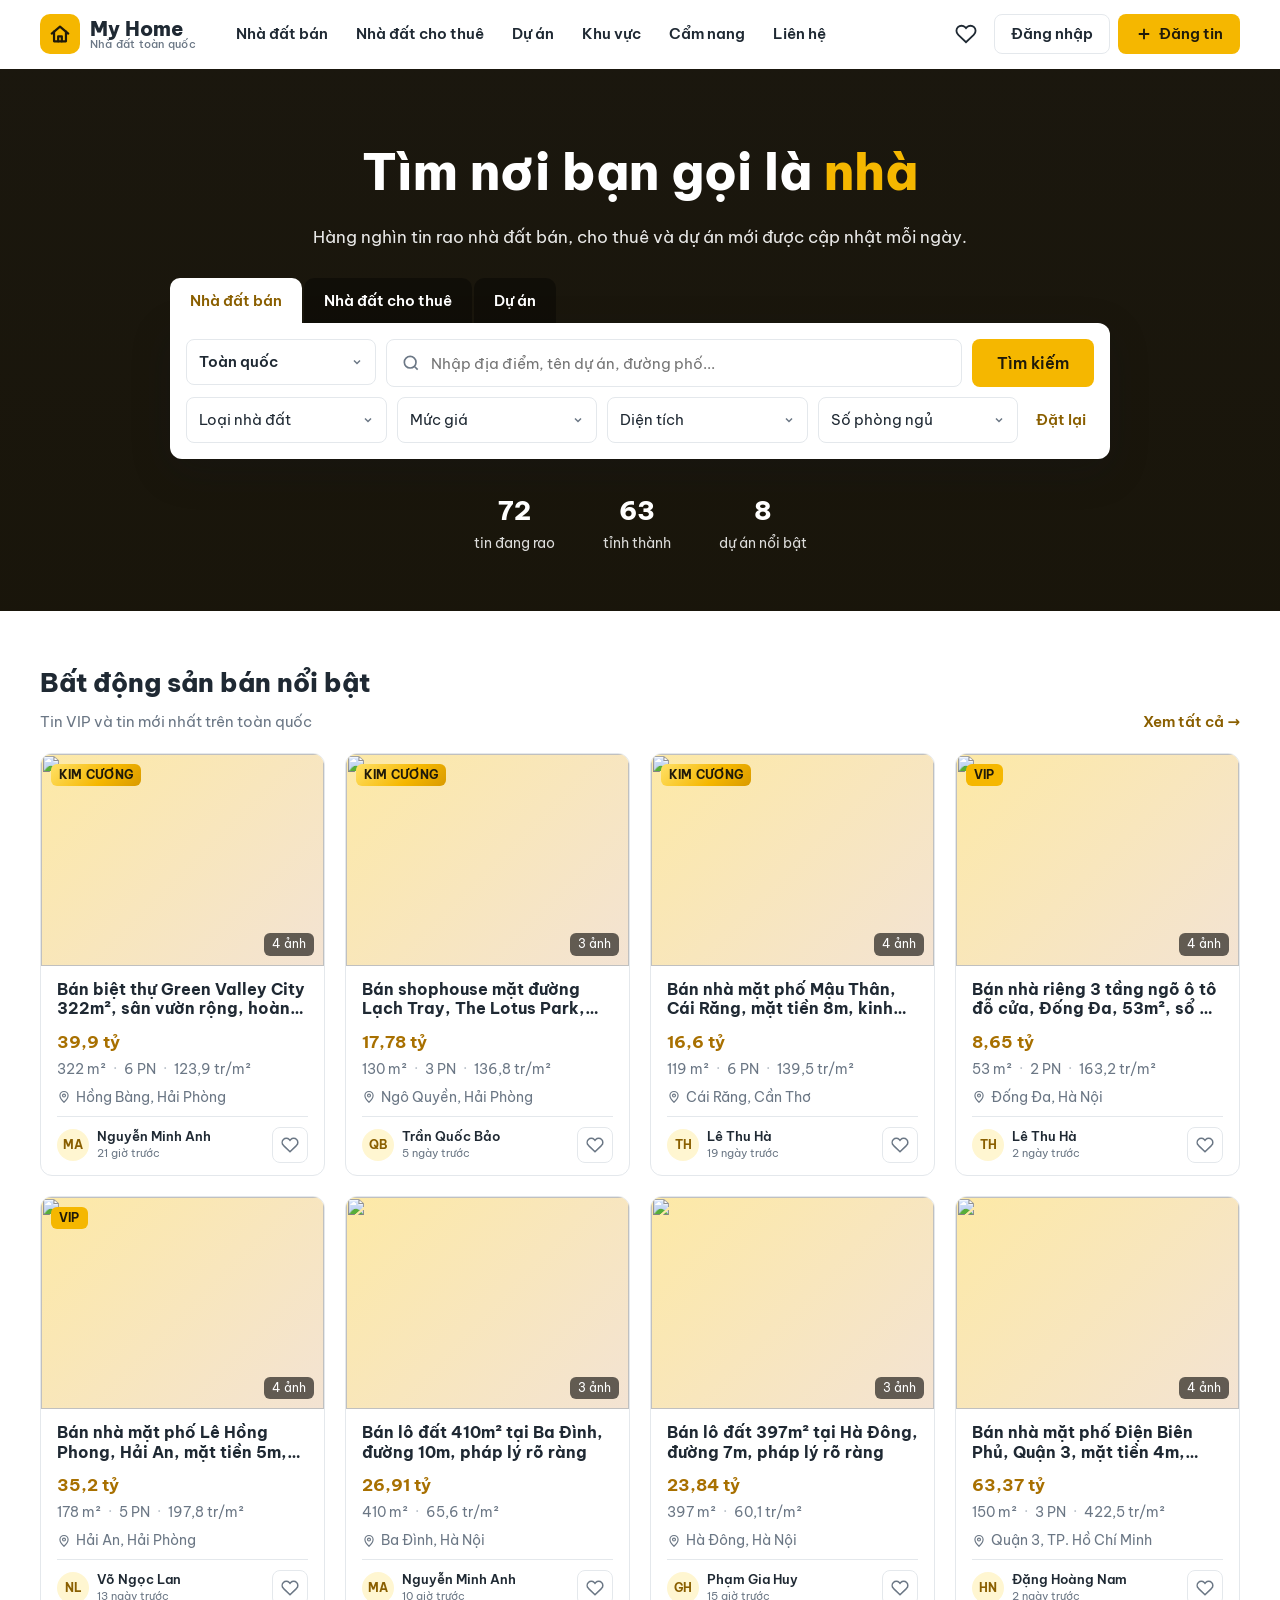
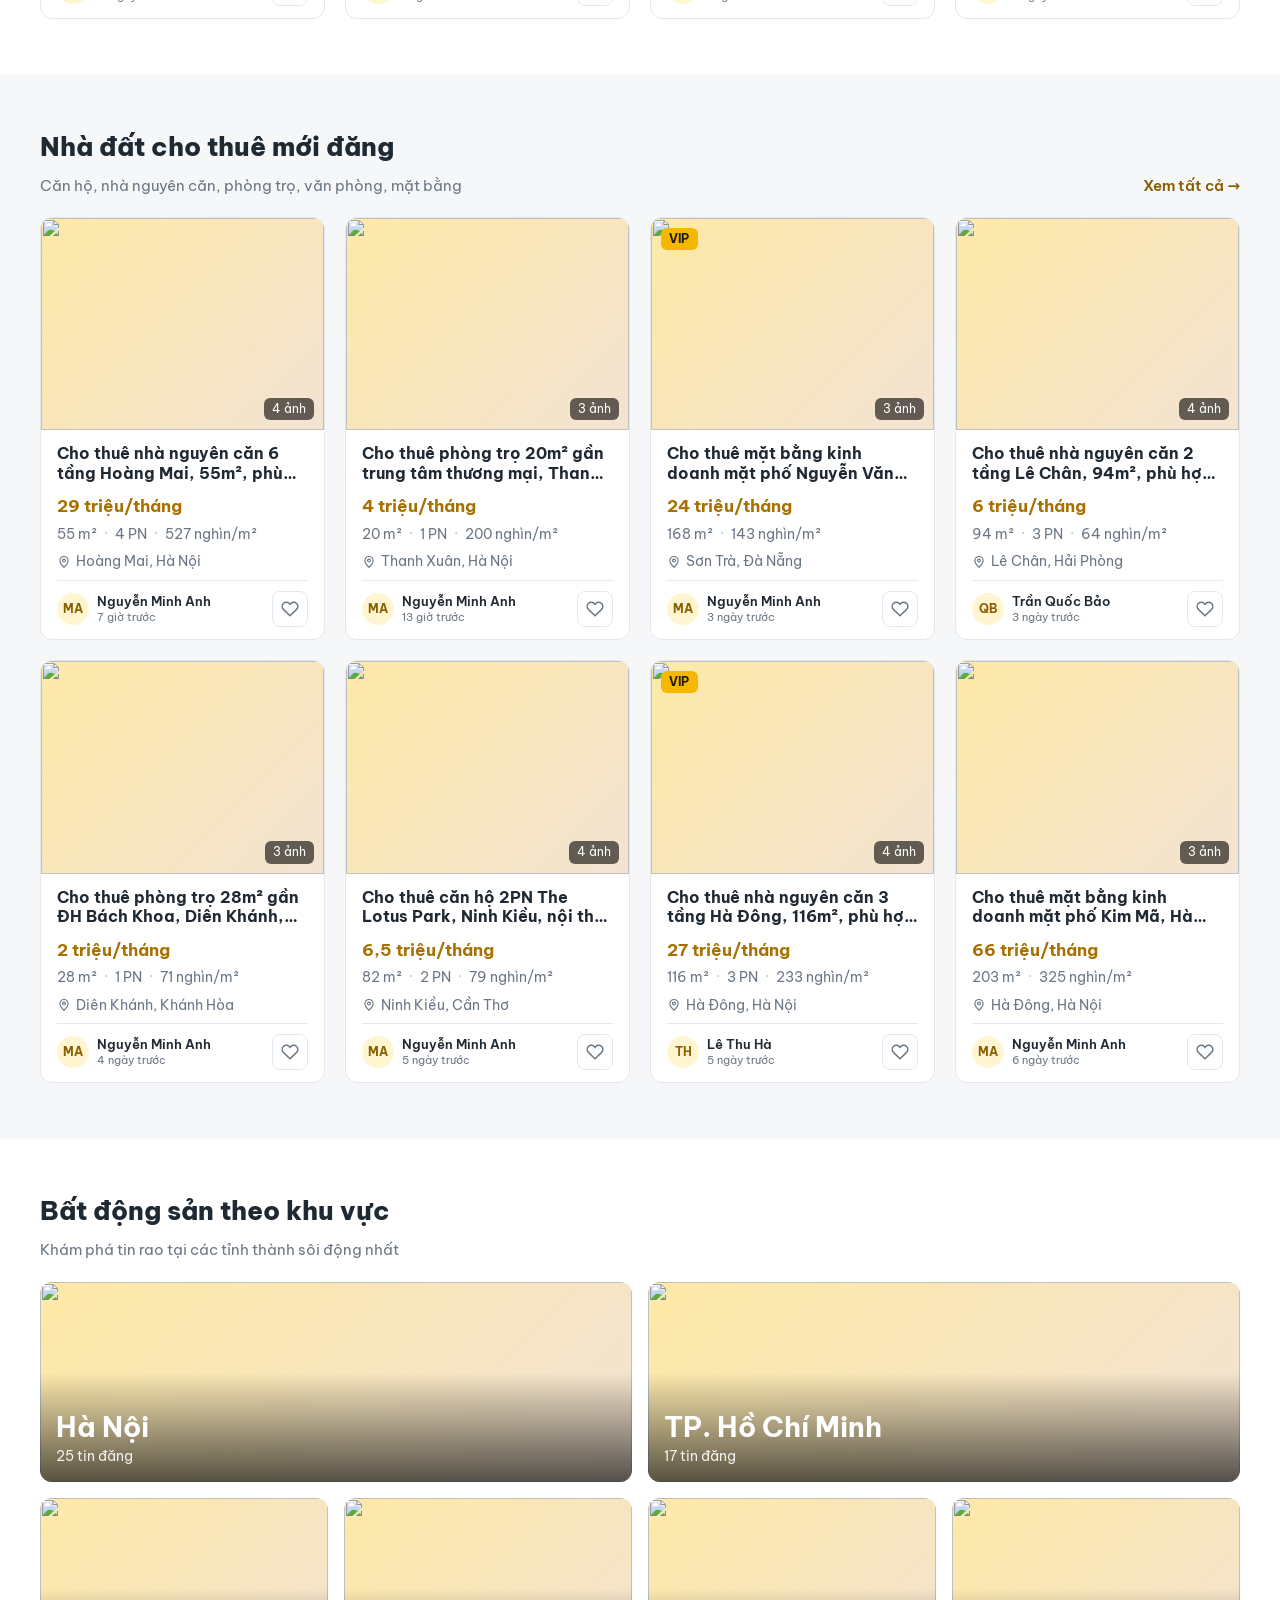
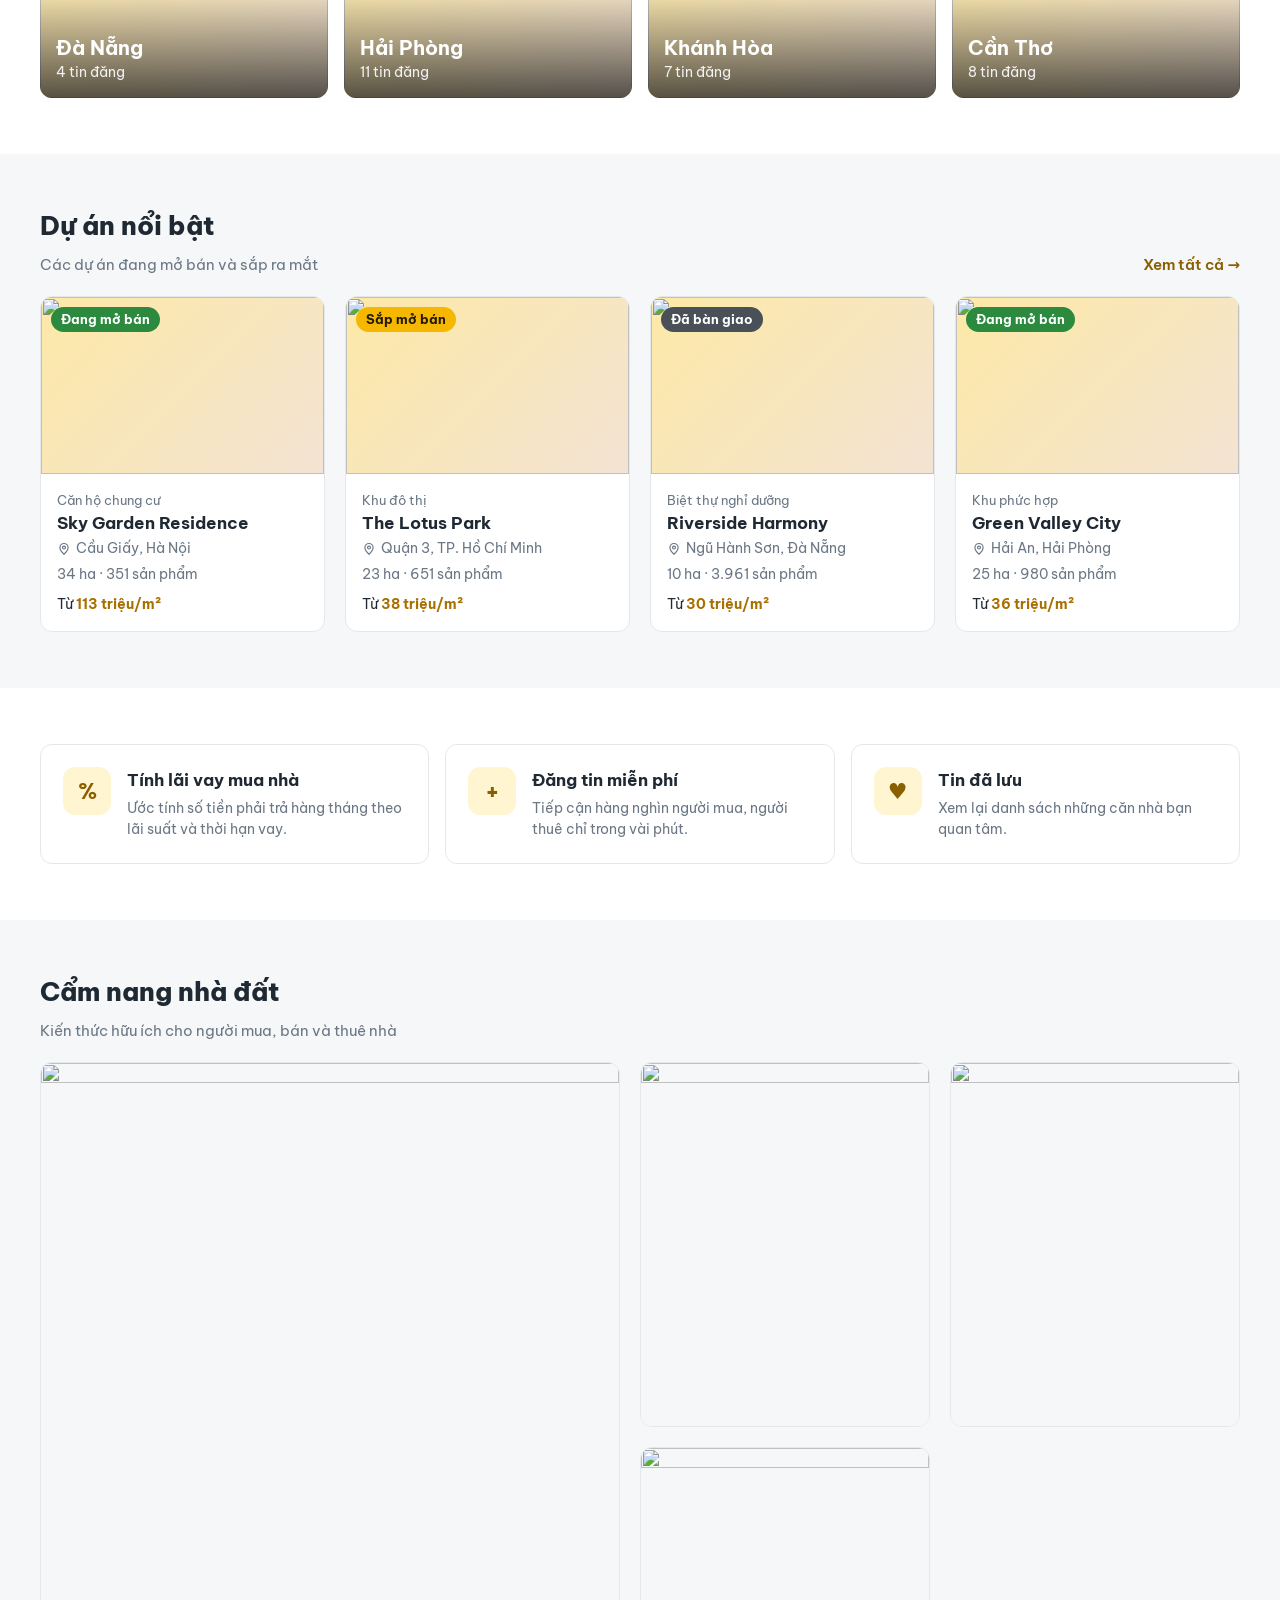
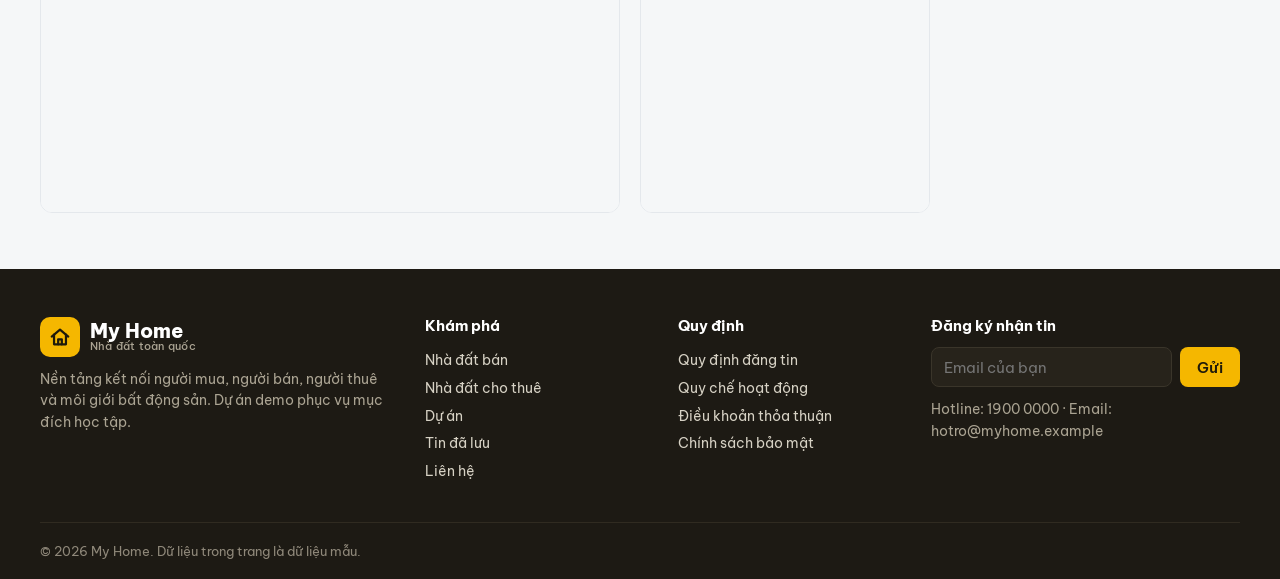
==== commit 4a8bcf46: "Đổi tên thương hiệu Tổ Ấm thành My Home Đổi logo, tiêu đề trang, footer, trang Liên hệ, email liên h" ====
--- a/index.html
+++ b/index.html
@@ -3,7 +3,7 @@
 <head>
   <meta charset="UTF-8" />
   <meta name="viewport" content="width=device-width, initial-scale=1.0" />
-  <title>Tổ Ấm — Kênh mua bán, cho thuê nhà đất</title>
+  <title>My Home — Kênh mua bán, cho thuê nhà đất</title>
   <meta name="description" content="Tìm kiếm nhà đất bán, cho thuê, dự án bất động sản trên toàn quốc." />
   <link rel="preconnect" href="https://fonts.googleapis.com" />
   <link rel="preconnect" href="https://fonts.gstatic.com" crossorigin />
--- a/css/style.css
+++ b/css/style.css
@@ -1,5 +1,5 @@
 /* =========================================================
-   Tổ Ấm — giao diện
+   My Home — giao diện
    ========================================================= */
 :root {
   --primary: #f5b700;      /* vàng chủ đạo: nền nút, logo, trạng thái chọn */
